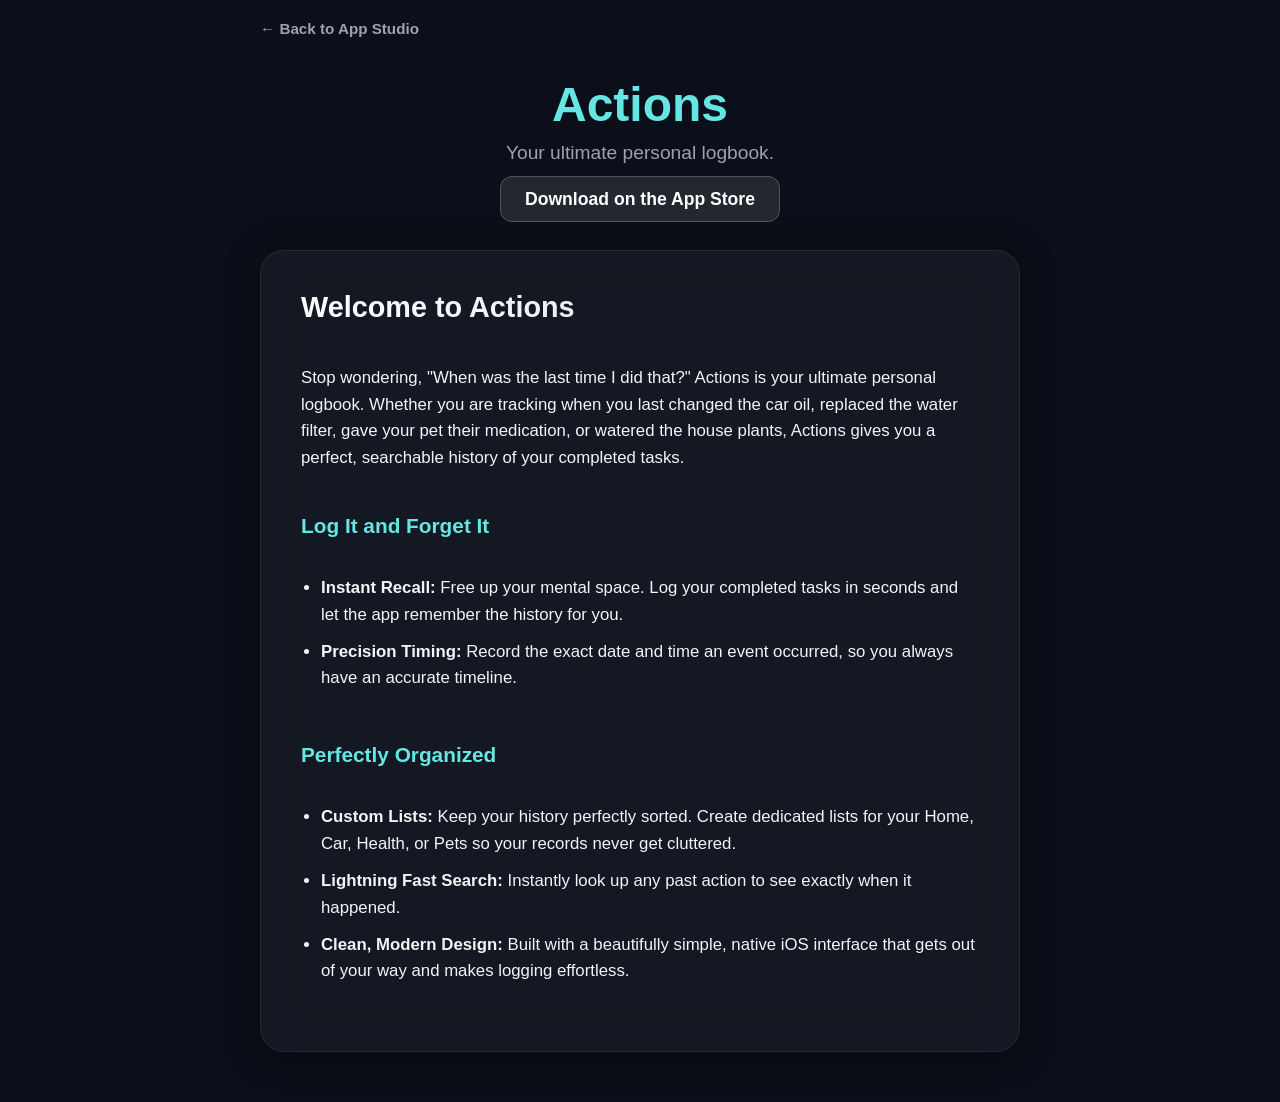
==== actions.html @ 9d2df775 "Update actions.html" ====
<!DOCTYPE html>
<html lang="en">
<head>
    <meta charset="UTF-8">
    <meta name="viewport" content="width=device-width, initial-scale=1.0">
    <title>Actions — Your ultimate personal logbook</title>
    
    <!-- 1. Link to the shared stylesheet -->
    <link rel="stylesheet" href="styles.css">
    
    <!-- 2. Set the specific accent color for this app -->
    <style>
        :root {
            --accent: #66E6E3;
        }
    </style>
</head>
    
<body>
    
    <!-- Go Back Navigation -->
    <nav class="nav-bar">
        <a href="index.html" class="back-link">&larr; Back to App Studio</a>
    </nav>

    <header>
        <div class="logo">Actions</div>
        <div class="tagline">Your ultimate personal logbook.</div>

        <div style="margin-top: 25px;">
        <a href="https://apps.apple.com/ua/app/actions-track/id6736567741" target="_blank" rel="noopener noreferrer" class="btn btn-primary" style="font-size: 1.1rem; padding: 12px 24px;">
            Download on the App Store
        </a>
    </header>

    <main>
        <section class="glass-card">
            <h2>Welcome to Actions</h2>
            <p>Stop wondering, "When was the last time I did that?" Actions is your ultimate personal logbook. Whether you are tracking when you last changed the car oil, replaced the water filter, gave your pet their medication, or watered the house plants, Actions gives you a perfect, searchable history of your completed tasks.</p>
            
            <h3>Log It and Forget It</h3>
            <ul>
                <li><strong>Instant Recall:</strong> Free up your mental space. Log your completed tasks in seconds and let the app remember the history for you.</li>
                <li><strong>Precision Timing:</strong> Record the exact date and time an event occurred, so you always have an accurate timeline.</li>
            </ul>

            <h3>Perfectly Organized</h3>
            <ul>
                <li><strong>Custom Lists:</strong> Keep your history perfectly sorted. Create dedicated lists for your Home, Car, Health, or Pets so your records never get cluttered.</li>
                <li><strong>Lightning Fast Search:</strong> Instantly look up any past action to see exactly when it happened.</li>
                <li><strong>Clean, Modern Design:</strong> Built with a beautifully simple, native iOS interface that gets out of your way and makes logging effortless.</li>
            </ul>
        </section>

        <!-- Privacy Policy Section goes here -->
---- styles.css ----
/* =========================================
   Global Variables & Colors
========================================= */
:root {
    --bg-color: #0b0f19;
    --card-bg: rgba(255, 255, 255, 0.04);
    --card-border: rgba(255, 255, 255, 0.08);
    --text-main: #f3f4f6;
    --text-muted: #9ca3af;
    --accent: #9ca3af; /* Default fallback accent */
    
    /* App-specific accents for the homepage grid */
    --accent-biotrend: #E76F70;
    --accent-ilists: #4DA8DA; /* cyan: 00FFFF */
    --accent-actions: #66E6E3; /* light mode:00C7BE */
    --accent-iexpire: #9370DB;
}

body {
    font-family: -apple-system, BlinkMacSystemFont, "Segoe UI", Roboto, Helvetica, Arial, sans-serif;
    background-color: var(--bg-color);
    color: var(--text-main);
    margin: 0;
    padding: 0;
    display: flex;
    flex-direction: column;
    min-height: 100vh;
    align-items: center;
}

/* =========================================
   Layout & Containers
========================================= */
/* Default to 800px for readable paragraphs on app pages */
header, main, footer, .nav-bar {
    width: 100%;
    max-width: 800px;
    box-sizing: border-box;
}

header { padding: 40px 20px 20px; text-align: center; }
main { flex: 1; padding: 20px; }
footer { 
    padding: 40px 20px; 
    text-align: center; 
    border-top: 1px solid var(--card-border); 
    font-size: 0.9rem; 
    color: var(--text-muted); 
}

/* =========================================
   Navigation (App Pages)
========================================= */
.nav-bar {
    padding: 20px 20px 0 20px;
    display: flex;
    justify-content: flex-start;
}

.back-link {
    color: var(--text-muted);
    text-decoration: none;
    font-weight: 600;
    display: inline-flex;
    align-items: center;
    gap: 8px;
    transition: color 0.2s;
    font-size: 0.95rem;
}

.back-link:hover { color: var(--text-main); }

/* =========================================
   Glass Cards & Grid (Index Page)
========================================= */
.app-grid {
    display: grid;
    grid-template-columns: repeat(auto-fit, minmax(300px, 1fr));
    gap: 30px;
    margin-bottom: 40px;
}

.glass-card {
    background: var(--card-bg);
    backdrop-filter: blur(20px);
    -webkit-backdrop-filter: blur(20px);
    border: 1px solid var(--card-border);
    border-radius: 24px;
    padding: 40px;
    margin-bottom: 30px;
    box-shadow: 0 4px 30px rgba(0, 0, 0, 0.5);
    display: flex;
    flex-direction: column;
    transition: transform 0.2s ease, border-color 0.2s ease;
}

/* Only apply hover effect on the grid cards, not the static privacy cards */
.app-grid .glass-card:hover {
    transform: translateY(-5px);
    border-color: rgba(255, 255, 255, 0.15);
}

/* =========================================
   Typography & Specific Titles
========================================= */
.logo {
    font-size: 3rem;
    font-weight: 800;
    color: var(--accent);
    margin-bottom: 10px;
}

/* On the home page, the App Studio logo uses a neutral solid color */
.logo-hub { 
    color: #f3f4f6; 
}

.tagline { color: var(--text-muted); font-size: 1.2rem; }

h2 {
    font-size: 1.8rem;
    margin-top: 0;
    background: linear-gradient(135deg, #ffffff, #d1d5db);
    -webkit-background-clip: text;
    background-clip: text; /* Added for compatibility */
    -webkit-text-fill-color: transparent;
    color: transparent; /* Added for compatibility */
}

/* Grid App Titles */
.title-biotrend { 
    /* 1. Remove the gradient background */
    background: none; 
    
    /* 2. Reset the clipping properties inherited from the h2 rule */
    -webkit-background-clip: border-box; 
    background-clip: border-box;
    -webkit-text-fill-color: initial; 
    
    /* 3. Apply your solid accent color */
    color: var(--accent-biotrend);
}
.title-ilists { 
    /* 1. Remove the gradient background */
    background: none; 
    
    /* 2. Reset the clipping properties inherited from the h2 rule */
    -webkit-background-clip: border-box; 
    background-clip: border-box;
    -webkit-text-fill-color: initial; 
    
    /* 3. Apply your solid accent color */
    color: var(--accent-ilists);
}
.title-actions { 
    /* 1. Remove the gradient background */
    background: none; 
    
    /* 2. Reset the clipping properties inherited from the h2 rule */
    -webkit-background-clip: border-box; 
    background-clip: border-box;
    -webkit-text-fill-color: initial; 
    
    /* 3. Apply your solid accent color */
    color: var(--accent-actions);
}
.title-iexpire { 
    /* 1. Remove the gradient background */
    background: none; 
    
    /* 2. Reset the clipping properties inherited from the h2 rule */
    -webkit-background-clip: border-box; 
    background-clip: border-box;
    -webkit-text-fill-color: initial; 
    
    /* 3. Apply your solid accent color */
    color: var(--accent-iexpire);
}

h3 { font-size: 1.3rem; margin-top: 25px; color: var(--accent); }
h4 { font-size: 1.1rem; margin-top: 20px; color: #f3f4f6; border-left: 3px solid var(--accent); padding-left: 10px; }
p, li { color: var(--text-main); line-height: 1.6; font-size: 1.05rem; }
ul { padding-left: 20px; }
li { margin-bottom: 10px; }

/* =========================================
   Buttons & Links
========================================= */
.action-links { margin-top: 25px; display: flex; gap: 15px; }

.btn {
    padding: 10px 20px;
    border-radius: 12px;
    text-decoration: none;
    font-weight: 600;
    font-size: 0.95rem;
    transition: background-color 0.2s;
    text-align: center;
}

.btn-primary {
    background-color: rgba(255, 255, 255, 0.1);
    color: #ffffff;
    border: 1px solid rgba(255, 255, 255, 0.2);
}

.btn-primary:hover { background-color: rgba(255, 255, 255, 0.15); }

.btn-secondary {
    background-color: transparent;
    color: rgba(255, 255, 255, 0.7); /* Slightly dimmed text so primary stands out */
    border: 1px solid transparent; /* Keeps the button the same height as primary */
}

.btn-secondary:hover { 
    background-color: rgba(255, 255, 255, 0.05); 
    color: #ffffff;
}

footer a { color: var(--text-muted); text-decoration: none; margin: 0 10px; transition: color 0.2s; }
footer a:hover { color: var(--accent); }
.disclaimer { font-size: 0.8rem; margin-top: 15px; display: block; line-height: 1.4; }
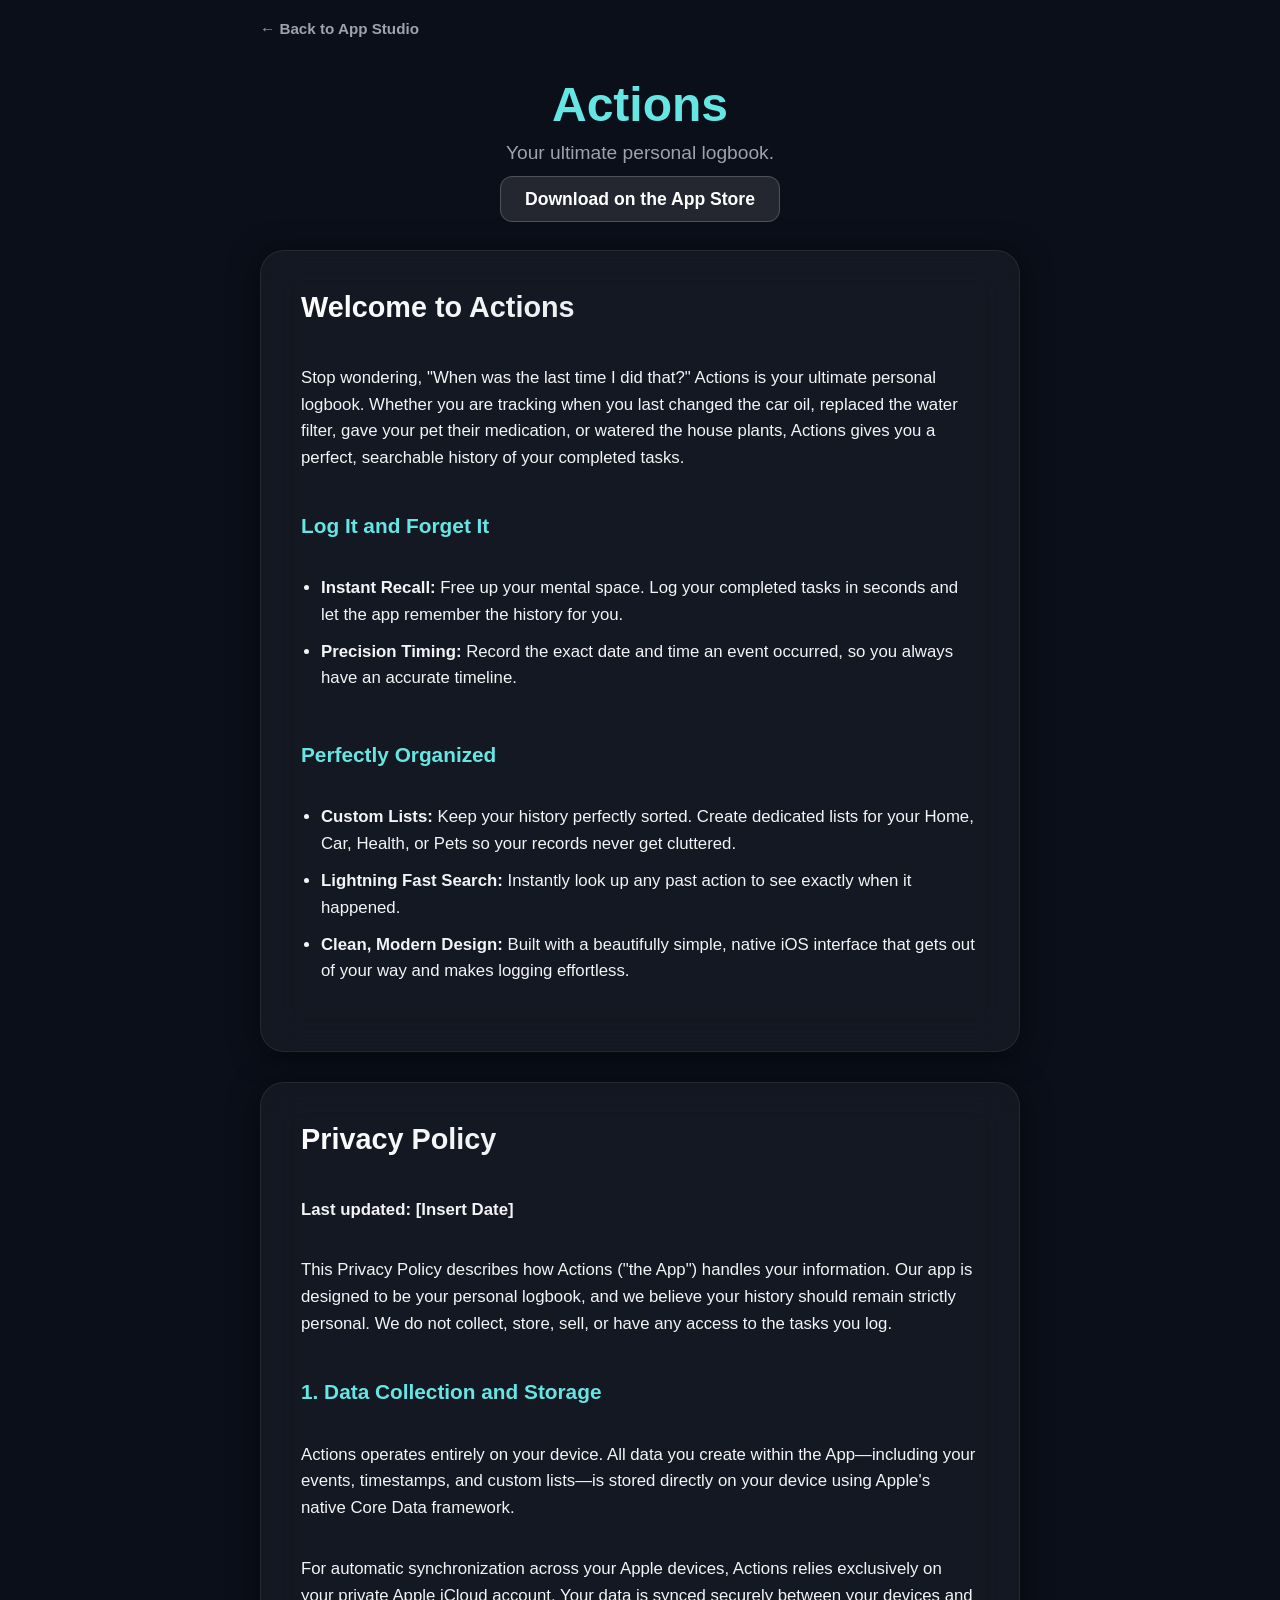
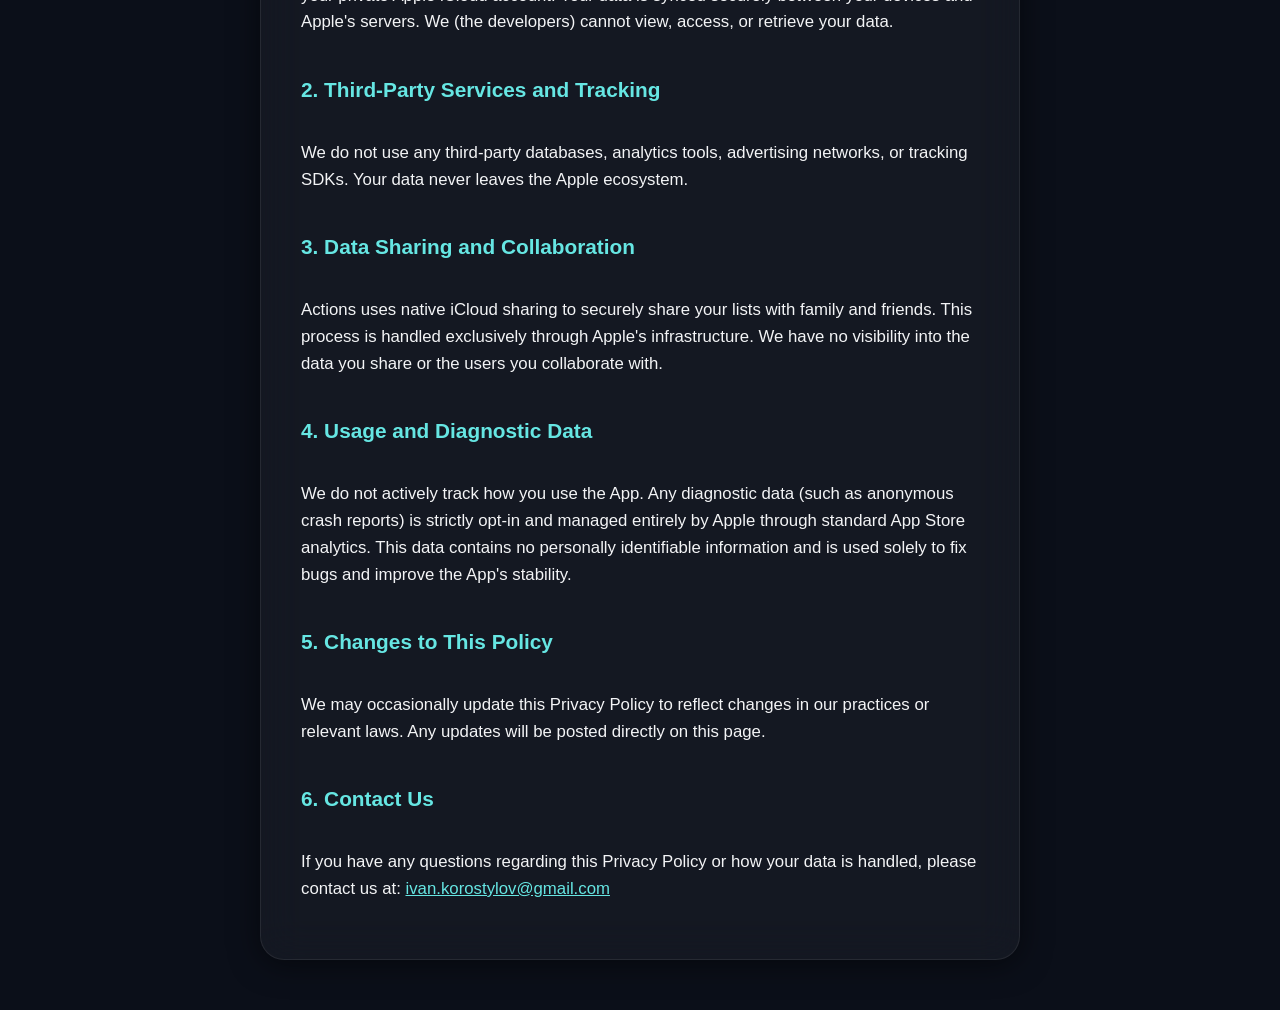
==== commit aff099c7: "Update actions.html" ====
--- a/actions.html
+++ b/actions.html
@@ -52,4 +52,31 @@
             </ul>
         </section>
 
-        <!-- Privacy Policy Section goes here -->
+        <section id="privacy" class="glass-card">
+            <h2>Privacy Policy</h2>
+            <p><strong>Last updated: [Insert Date]</strong></p>
+            <p>This Privacy Policy describes how Actions ("the App") handles your information. Our app is designed to be your personal logbook, and we believe your history should remain strictly personal. We do not collect, store, sell, or have any access to the tasks you log.</p>
+            
+            <h3>1. Data Collection and Storage</h3>
+            <p>Actions operates entirely on your device. All data you create within the App—including your events, timestamps, and custom lists—is stored directly on your device using Apple's native Core Data framework.</p>
+            <p>For automatic synchronization across your Apple devices, Actions relies exclusively on your private Apple iCloud account. Your data is synced securely between your devices and Apple's servers. We (the developers) cannot view, access, or retrieve your data.</p>
+
+            <h3>2. Third-Party Services and Tracking</h3>
+            <p>We do not use any third-party databases, analytics tools, advertising networks, or tracking SDKs. Your data never leaves the Apple ecosystem.</p>
+
+            <h3>3. Data Sharing and Collaboration</h3>
+            <p>Actions uses native iCloud sharing to securely share your lists with family and friends. This process is handled exclusively through Apple's infrastructure. We have no visibility into the data you share or the users you collaborate with.</p>
+
+            <h3>4. Usage and Diagnostic Data</h3>
+            <p>We do not actively track how you use the App. Any diagnostic data (such as anonymous crash reports) is strictly opt-in and managed entirely by Apple through standard App Store analytics. This data contains no personally identifiable information and is used solely to fix bugs and improve the App's stability.</p>
+
+            <h3>5. Changes to This Policy</h3>
+            <p>We may occasionally update this Privacy Policy to reflect changes in our practices or relevant laws. Any updates will be posted directly on this page.</p>
+
+            <h3>6. Contact Us</h3>
+            <p>If you have any questions regarding this Privacy Policy or how your data is handled, please contact us at: <a href="mailto:ivan.korostylov@gmail.com" style="color: var(--accent);">ivan.korostylov@gmail.com</a></p>
+        </section>
+
+    </main>
+</body>
+</html>
--- a/styles.css
+++ b/styles.css
@@ -186,7 +186,17 @@
 /* =========================================
    Buttons & Links
 ========================================= */
-.action-links { margin-top: 25px; display: flex; gap: 15px; }
+.action-links {
+    display: flex;
+    gap: 12px;
+    margin-top: auto; /* This pushes the buttons to the bottom! */
+    flex-wrap: wrap; 
+}
+
+.action-links .btn {
+    flex: 1; /* Forces both buttons to take up exactly 50% of the available width */
+    min-width: 140px; /* Prevents them from getting unreadably squished before wrapping */
+}
 
 .btn {
     padding: 10px 20px;
@@ -208,8 +218,8 @@
 
 .btn-secondary {
     background-color: transparent;
-    color: rgba(255, 255, 255, 0.7); /* Slightly dimmed text so primary stands out */
-    border: 1px solid transparent; /* Keeps the button the same height as primary */
+    color: rgba(255, 255, 255, 0.85);
+    border: 1px solid rgba(255, 255, 255, 0.2);
 }
 
 .btn-secondary:hover { 
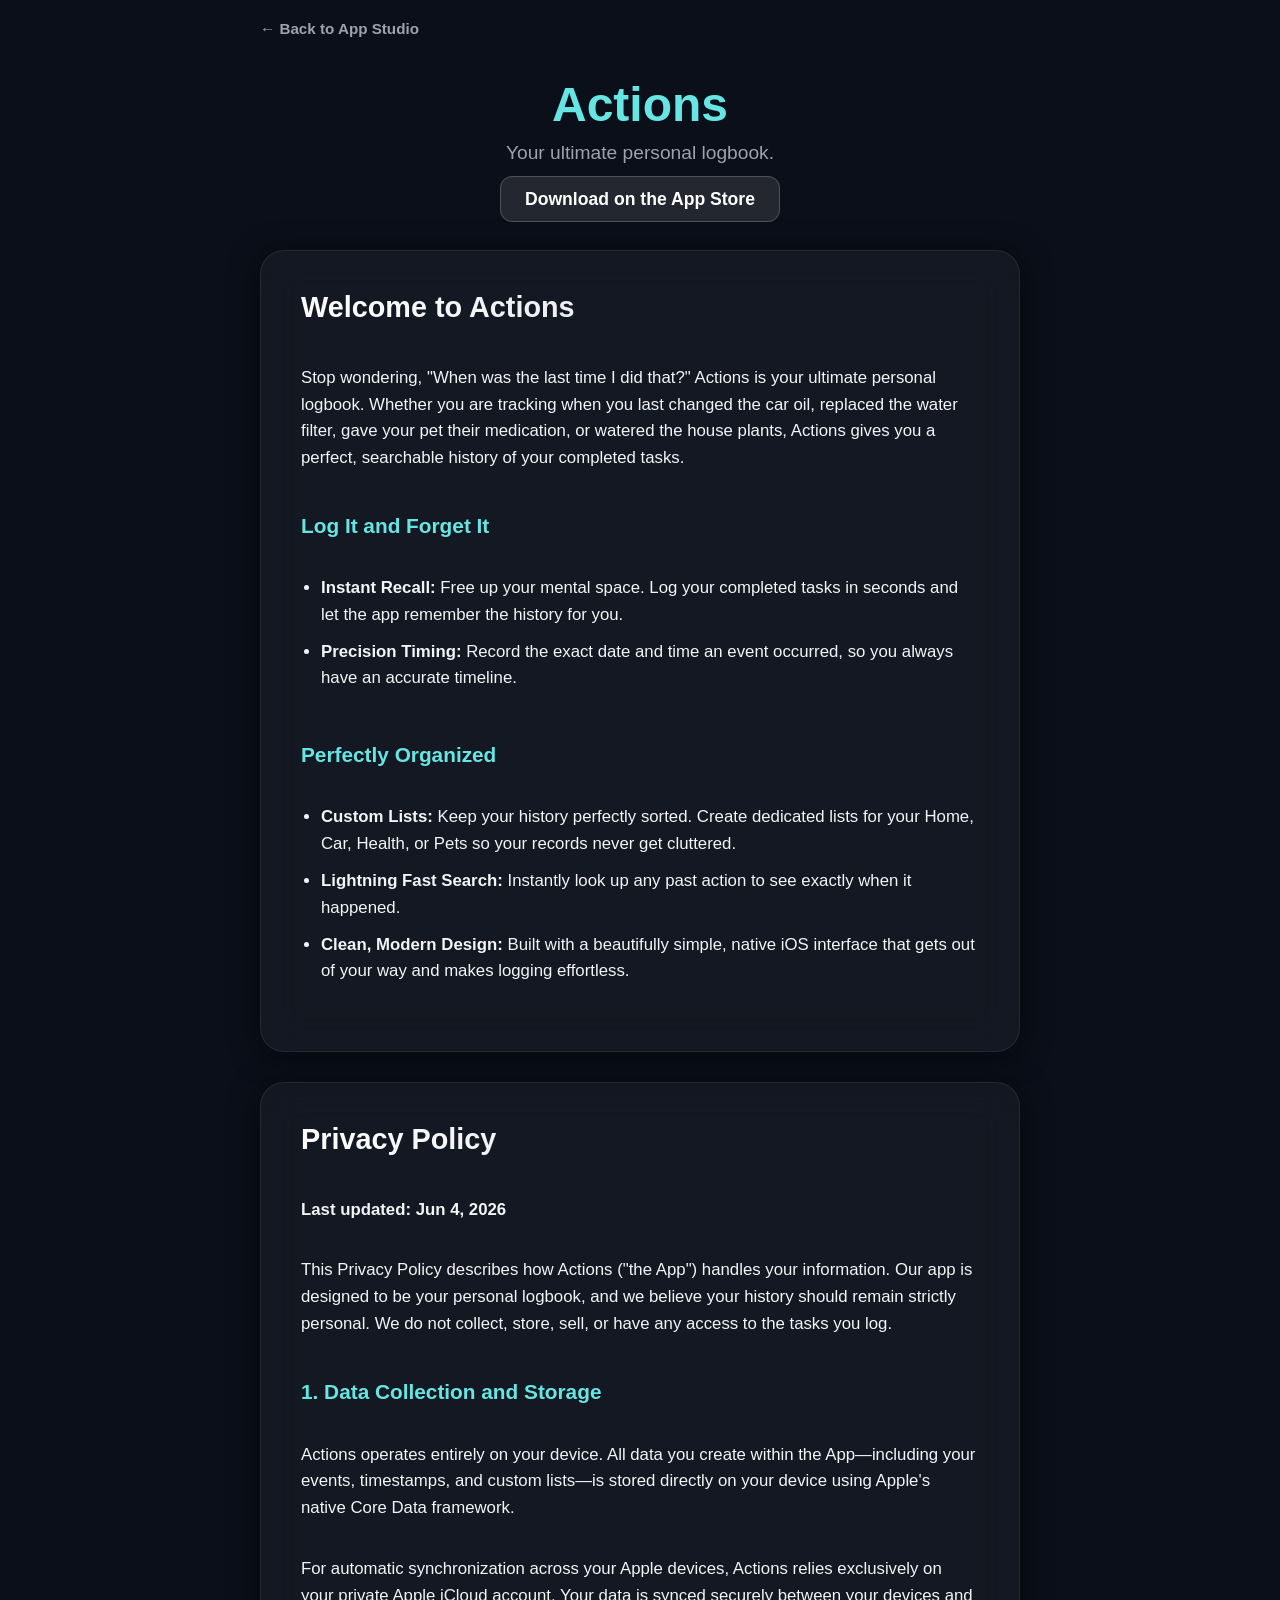
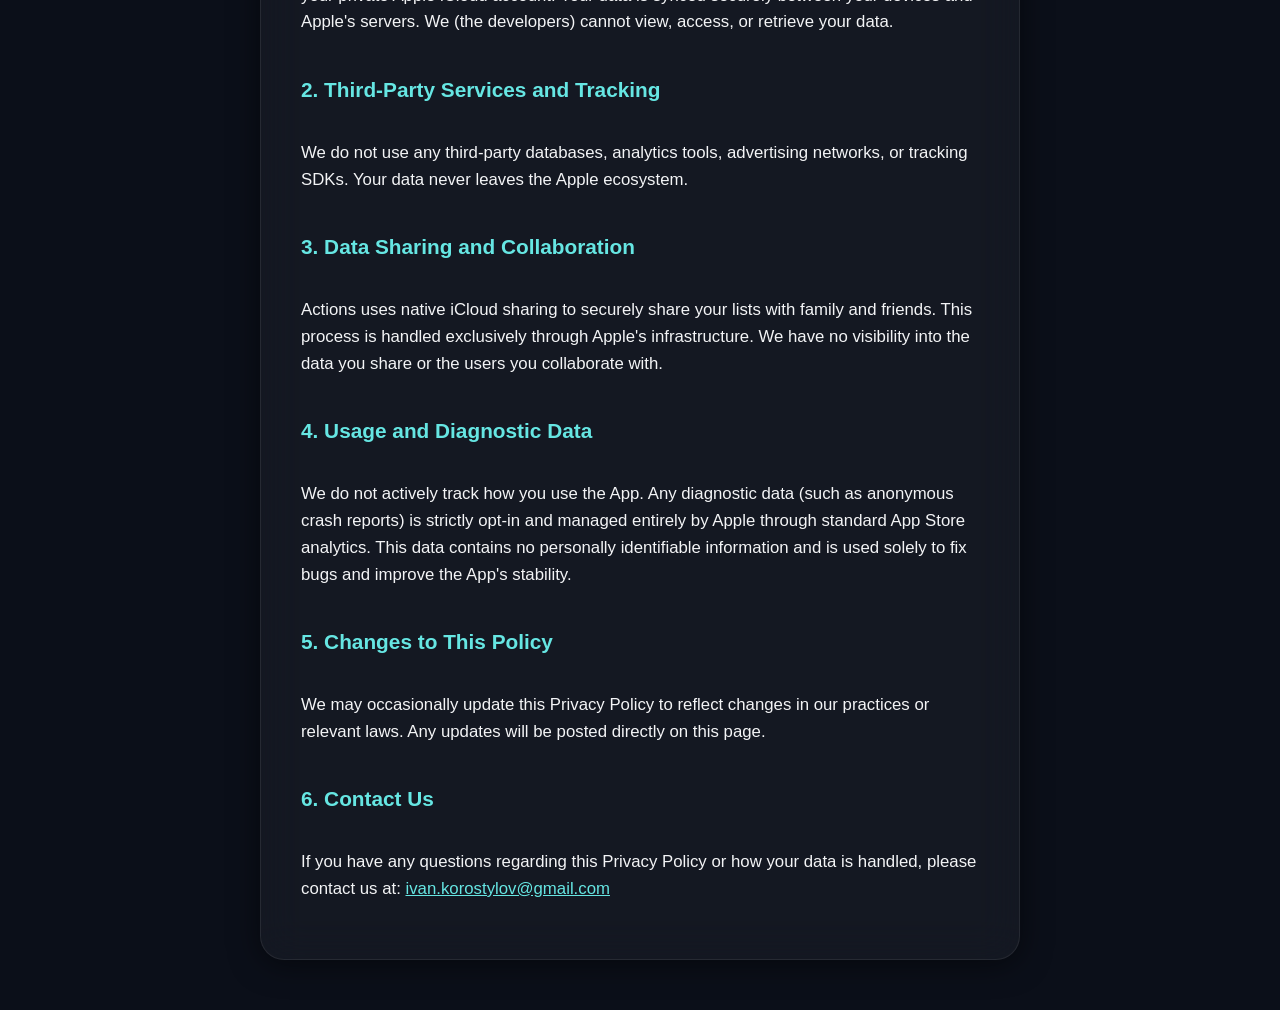
==== commit 3bef8711: "Update actions.html" ====
--- a/actions.html
+++ b/actions.html
@@ -54,7 +54,7 @@
 
         <section id="privacy" class="glass-card">
             <h2>Privacy Policy</h2>
-            <p><strong>Last updated: [Insert Date]</strong></p>
+            <p><strong>Last updated: Jun 4, 2026</strong></p>
             <p>This Privacy Policy describes how Actions ("the App") handles your information. Our app is designed to be your personal logbook, and we believe your history should remain strictly personal. We do not collect, store, sell, or have any access to the tasks you log.</p>
             
             <h3>1. Data Collection and Storage</h3>
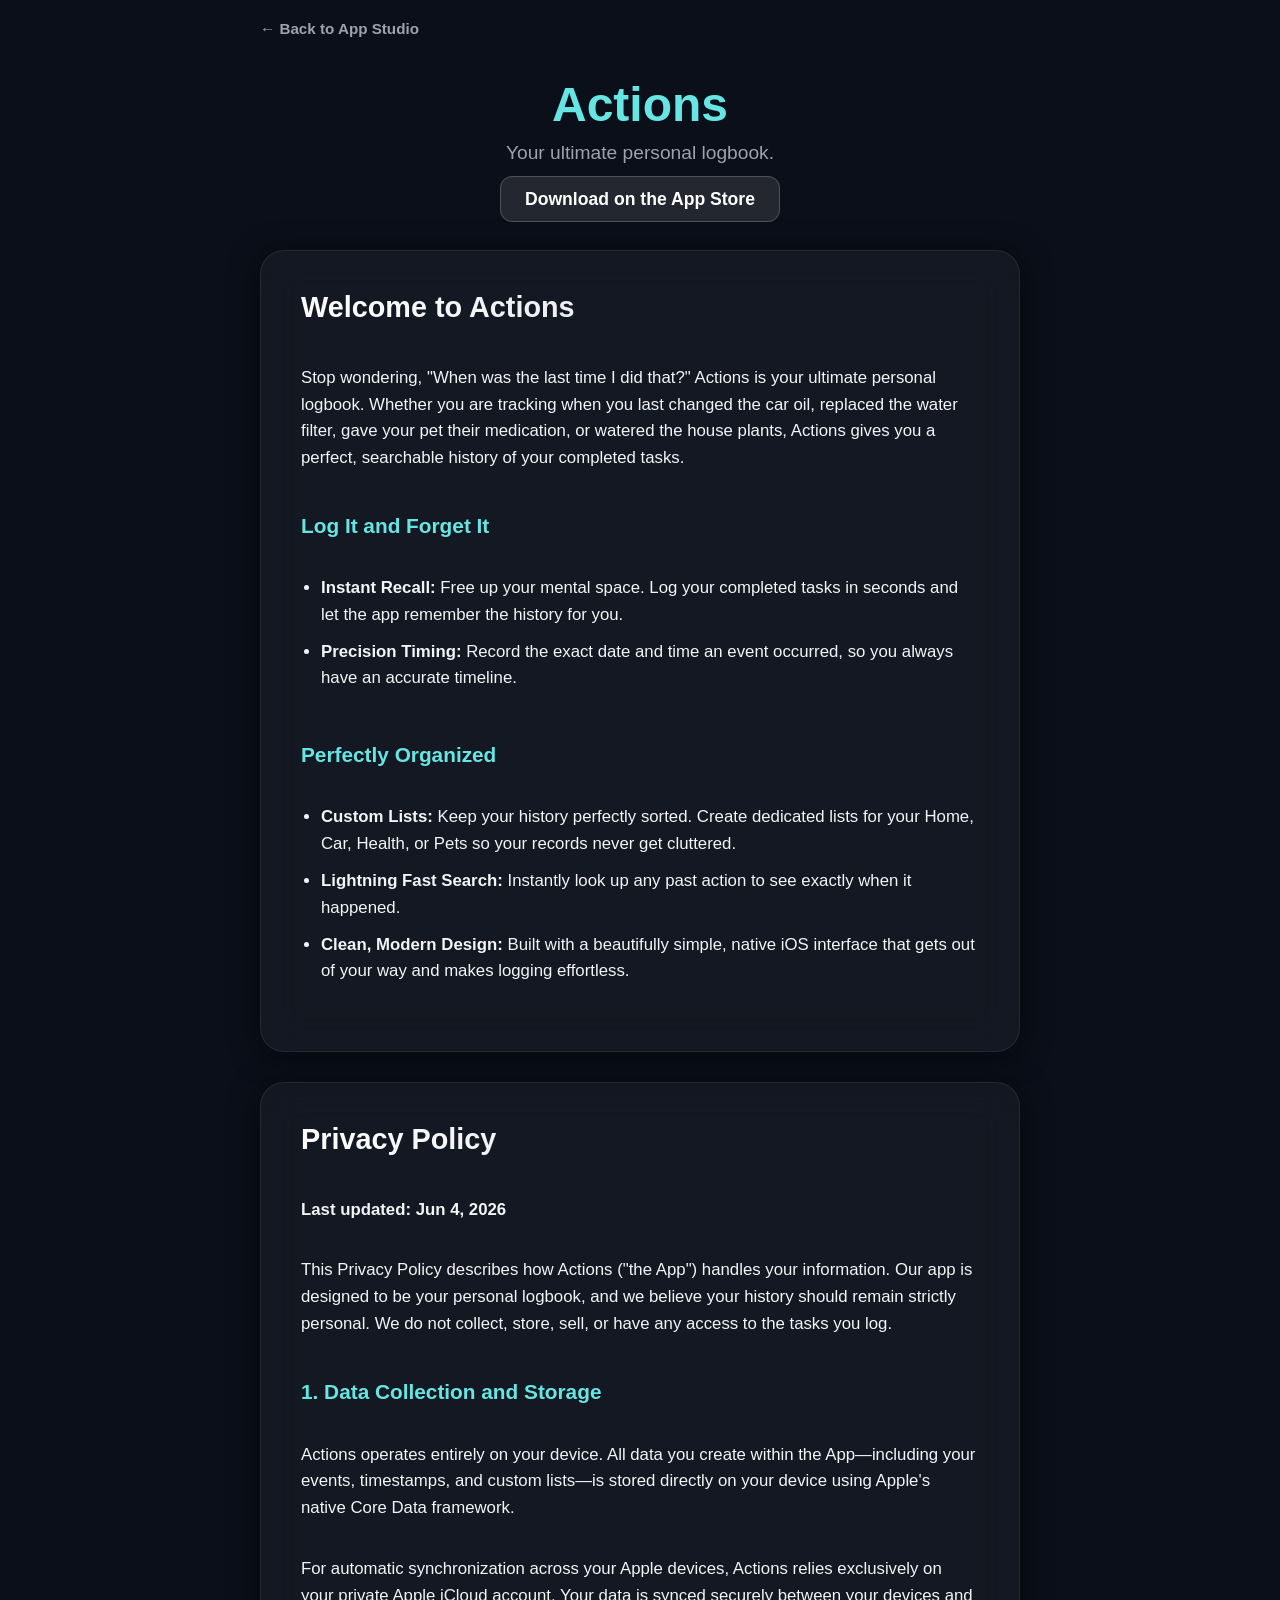
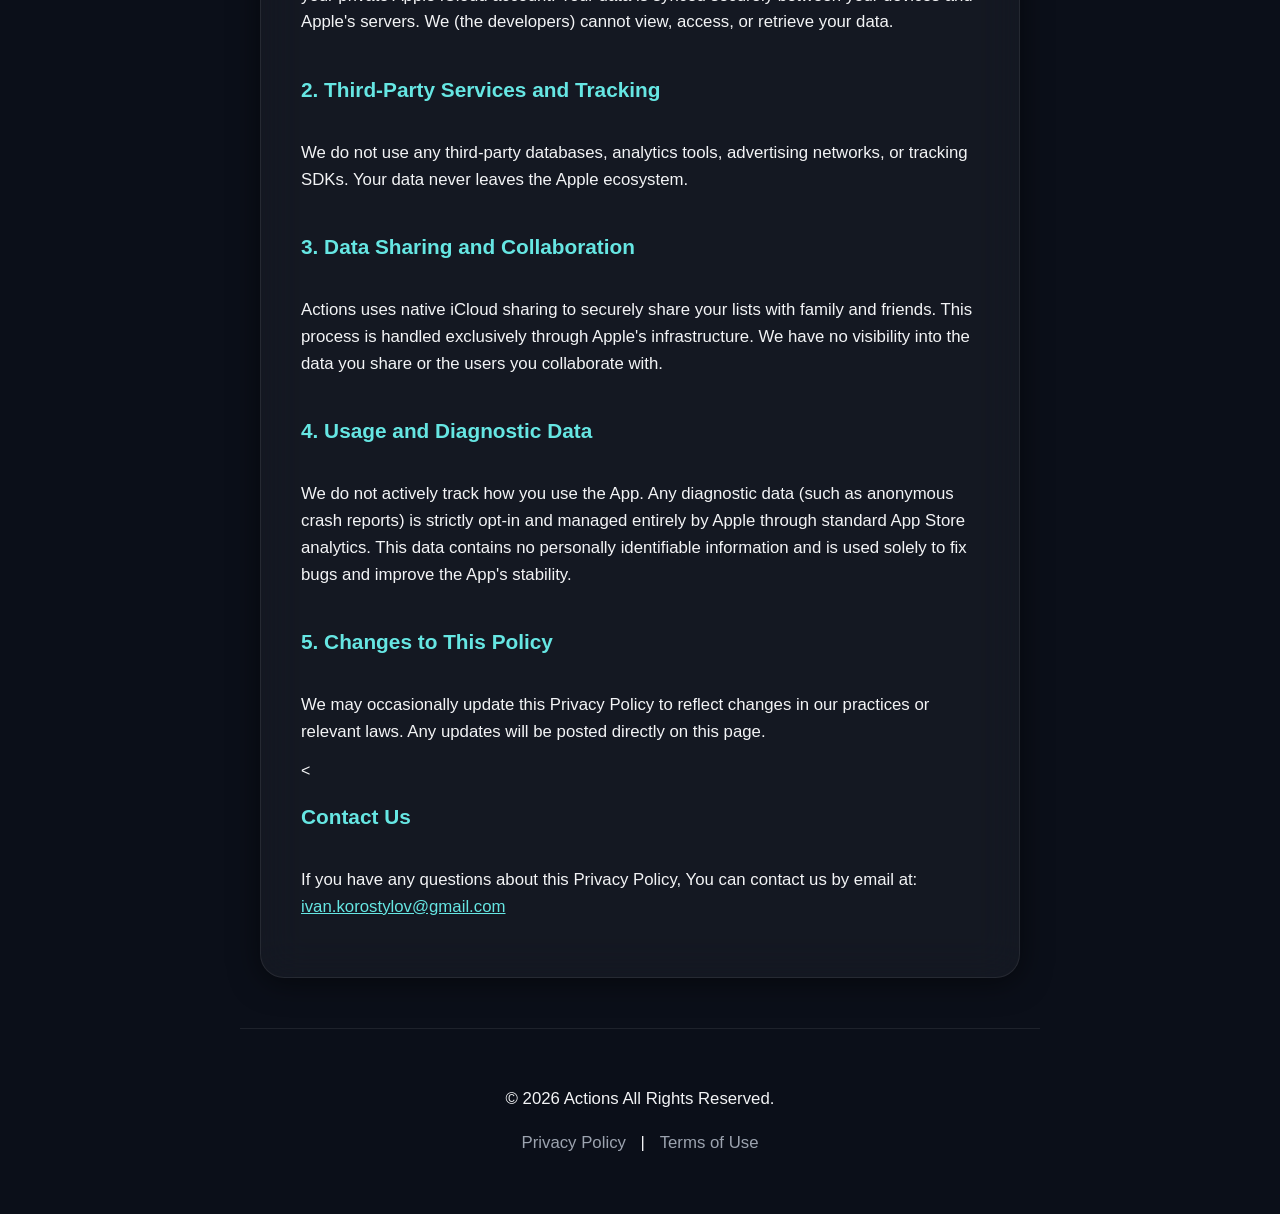
==== commit 975a84f3: "Update actions.html" ====
--- a/actions.html
+++ b/actions.html
@@ -73,10 +73,17 @@
             <h3>5. Changes to This Policy</h3>
             <p>We may occasionally update this Privacy Policy to reflect changes in our practices or relevant laws. Any updates will be posted directly on this page.</p>
 
-            <h3>6. Contact Us</h3>
-            <p>If you have any questions regarding this Privacy Policy or how your data is handled, please contact us at: <a href="mailto:ivan.korostylov@gmail.com" style="color: var(--accent);">ivan.korostylov@gmail.com</a></p>
+            <<h3>Contact Us</h3>
+            <p>If you have any questions about this Privacy Policy, You can contact us by email at: <a href="mailto:ivan.korostylov@gmail.com" style="color: var(--accent);">ivan.korostylov@gmail.com</a></p>
         </section>
+    </main>
 
-    </main>
+    <footer>
+        <p>&copy; 2026 Actions All Rights Reserved.</p>
+        <p>
+            <a href="#privacy">Privacy Policy</a> | 
+            <a href="https://www.apple.com/legal/internet-services/itunes/dev/stdeula/" target="_blank" rel="noopener noreferrer">Terms of Use</a>
+        </p>
+    </footer>
 </body>
 </html>
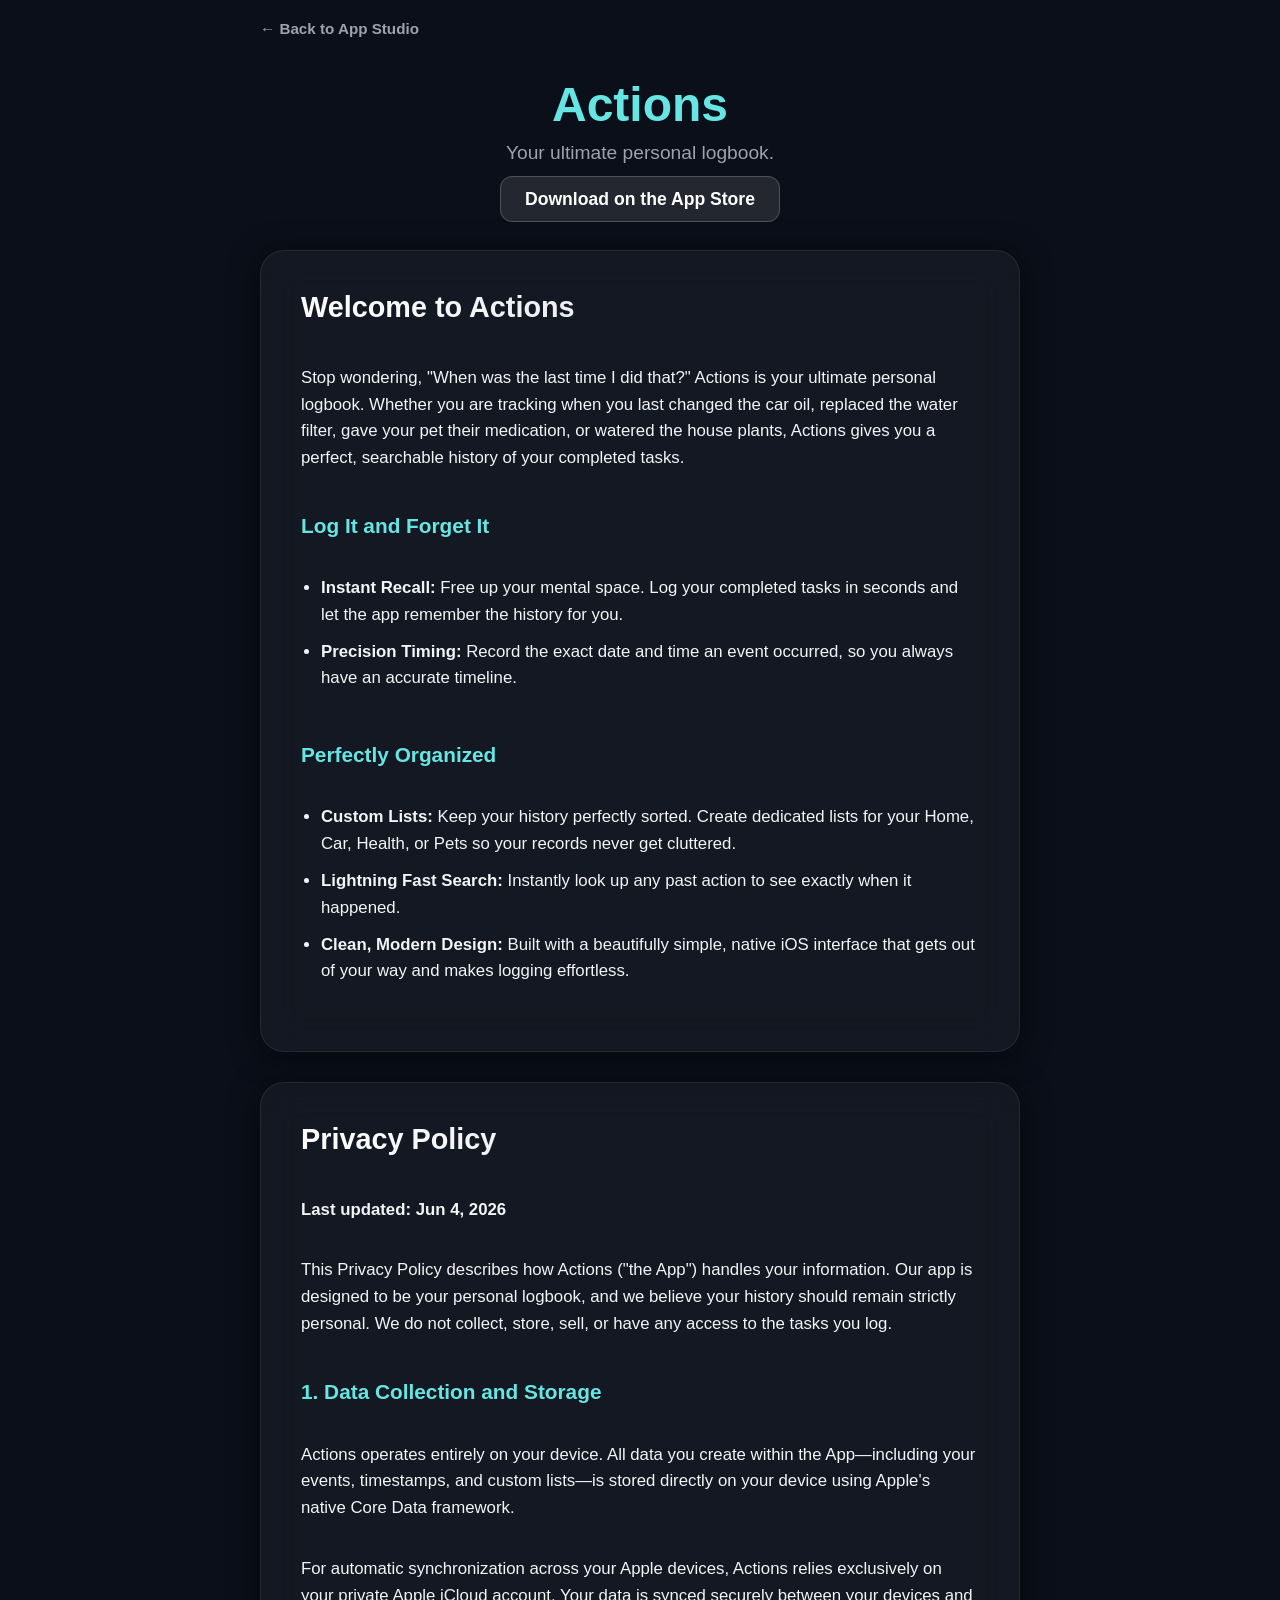
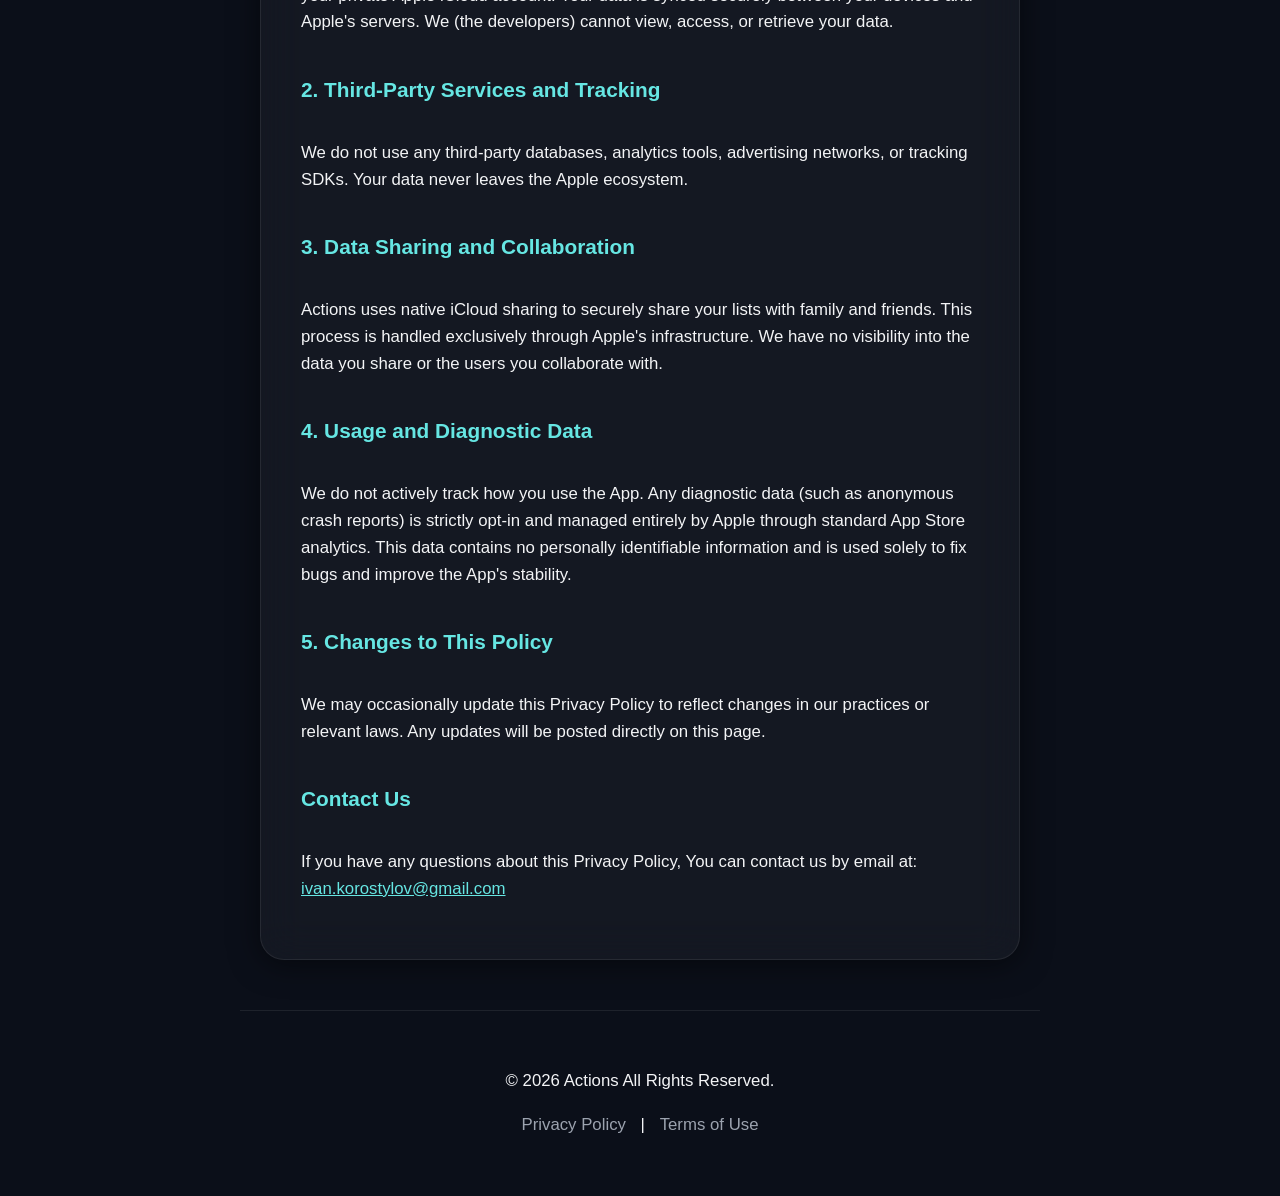
==== commit 2dfddbc2: "Update actions.html" ====
--- a/actions.html
+++ b/actions.html
@@ -73,7 +73,7 @@
             <h3>5. Changes to This Policy</h3>
             <p>We may occasionally update this Privacy Policy to reflect changes in our practices or relevant laws. Any updates will be posted directly on this page.</p>
 
-            <<h3>Contact Us</h3>
+            <h3>Contact Us</h3>
             <p>If you have any questions about this Privacy Policy, You can contact us by email at: <a href="mailto:ivan.korostylov@gmail.com" style="color: var(--accent);">ivan.korostylov@gmail.com</a></p>
         </section>
     </main>
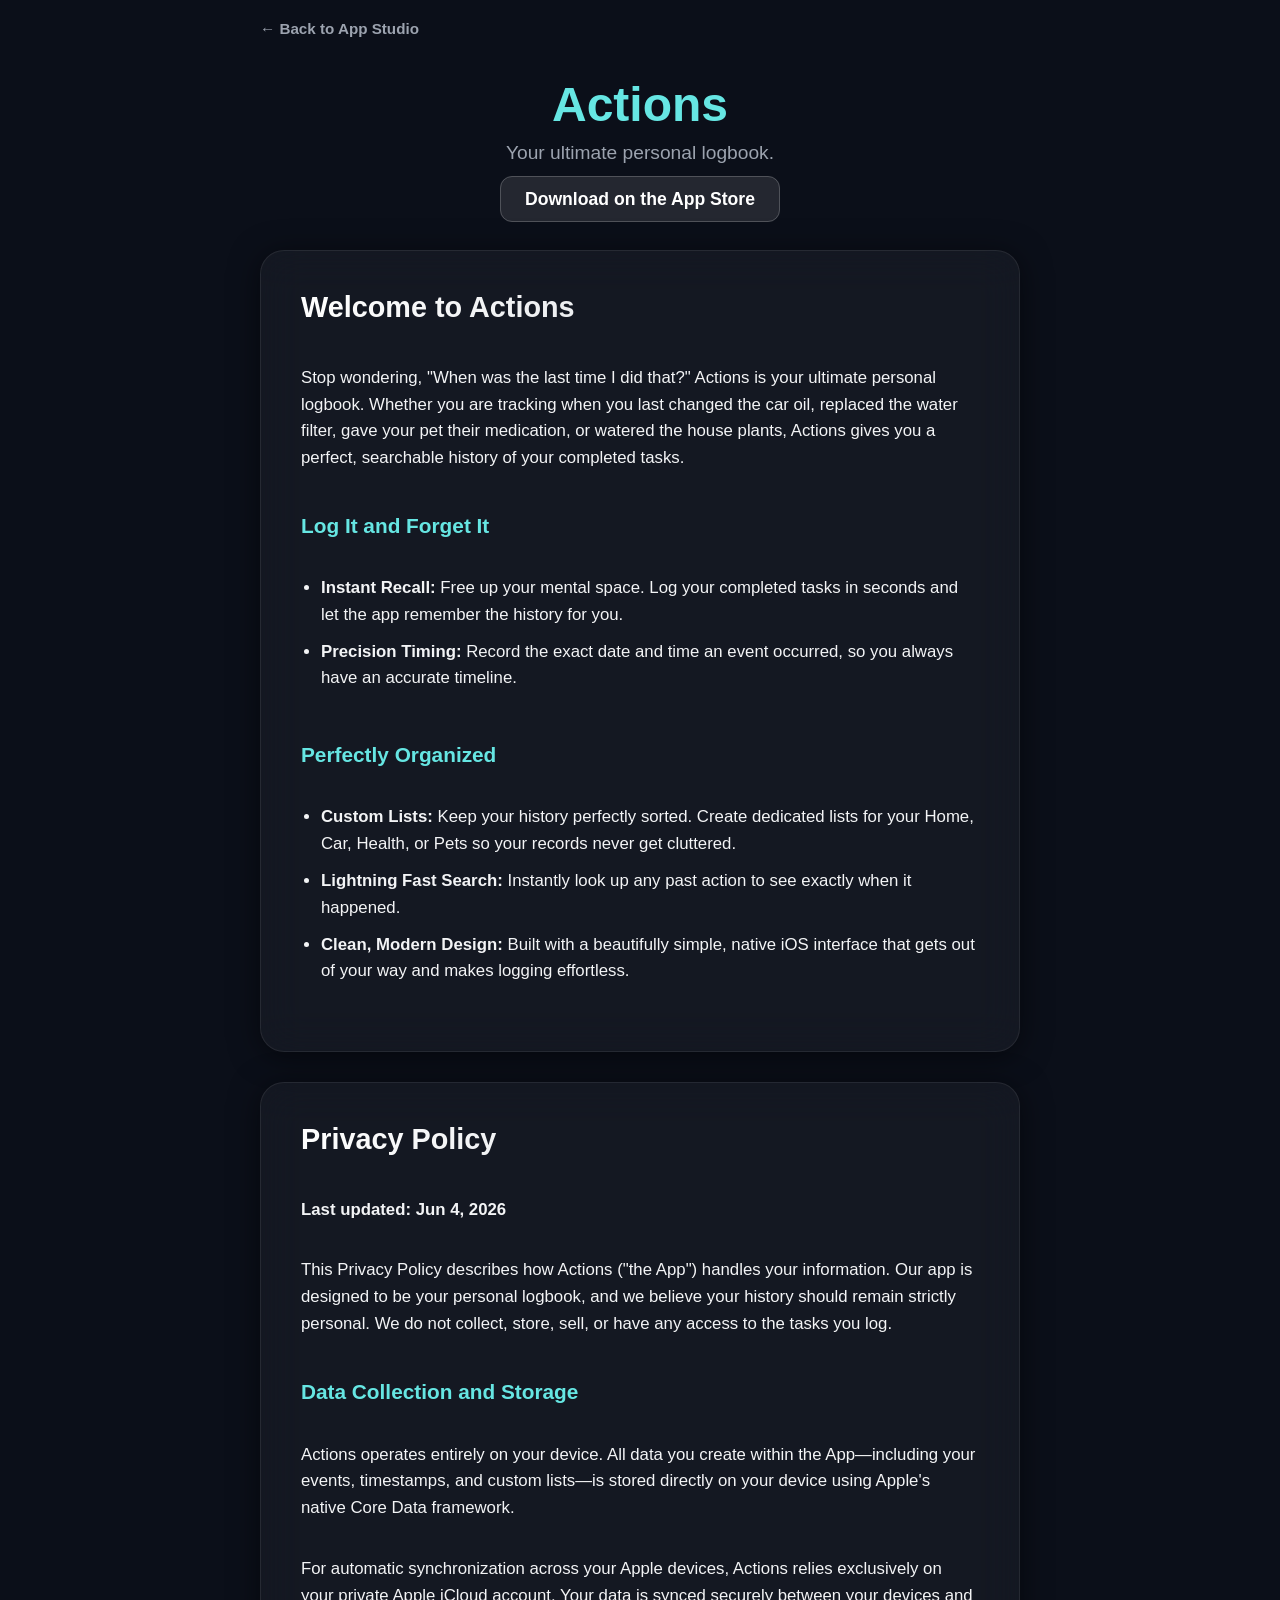
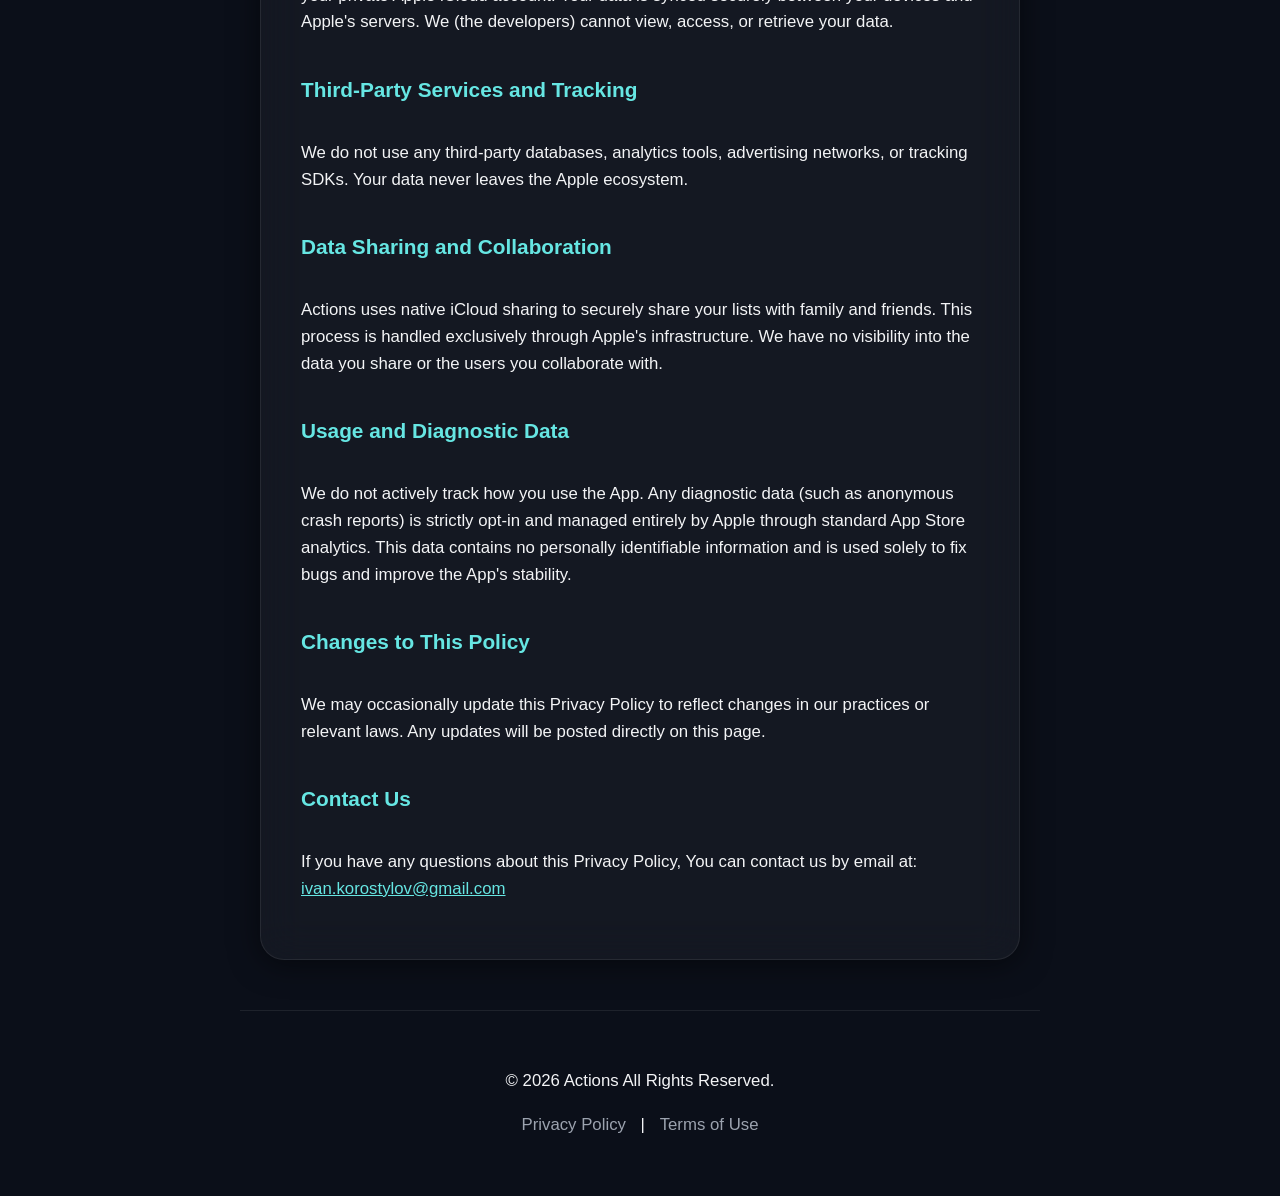
==== commit abdc0b9d: "Update actions.html" ====
--- a/actions.html
+++ b/actions.html
@@ -57,20 +57,20 @@
             <p><strong>Last updated: Jun 4, 2026</strong></p>
             <p>This Privacy Policy describes how Actions ("the App") handles your information. Our app is designed to be your personal logbook, and we believe your history should remain strictly personal. We do not collect, store, sell, or have any access to the tasks you log.</p>
             
-            <h3>1. Data Collection and Storage</h3>
+            <h3>Data Collection and Storage</h3>
             <p>Actions operates entirely on your device. All data you create within the App—including your events, timestamps, and custom lists—is stored directly on your device using Apple's native Core Data framework.</p>
             <p>For automatic synchronization across your Apple devices, Actions relies exclusively on your private Apple iCloud account. Your data is synced securely between your devices and Apple's servers. We (the developers) cannot view, access, or retrieve your data.</p>
 
-            <h3>2. Third-Party Services and Tracking</h3>
+            <h3>Third-Party Services and Tracking</h3>
             <p>We do not use any third-party databases, analytics tools, advertising networks, or tracking SDKs. Your data never leaves the Apple ecosystem.</p>
 
-            <h3>3. Data Sharing and Collaboration</h3>
+            <h3>Data Sharing and Collaboration</h3>
             <p>Actions uses native iCloud sharing to securely share your lists with family and friends. This process is handled exclusively through Apple's infrastructure. We have no visibility into the data you share or the users you collaborate with.</p>
 
-            <h3>4. Usage and Diagnostic Data</h3>
+            <h3>Usage and Diagnostic Data</h3>
             <p>We do not actively track how you use the App. Any diagnostic data (such as anonymous crash reports) is strictly opt-in and managed entirely by Apple through standard App Store analytics. This data contains no personally identifiable information and is used solely to fix bugs and improve the App's stability.</p>
 
-            <h3>5. Changes to This Policy</h3>
+            <h3>Changes to This Policy</h3>
             <p>We may occasionally update this Privacy Policy to reflect changes in our practices or relevant laws. Any updates will be posted directly on this page.</p>
 
             <h3>Contact Us</h3>
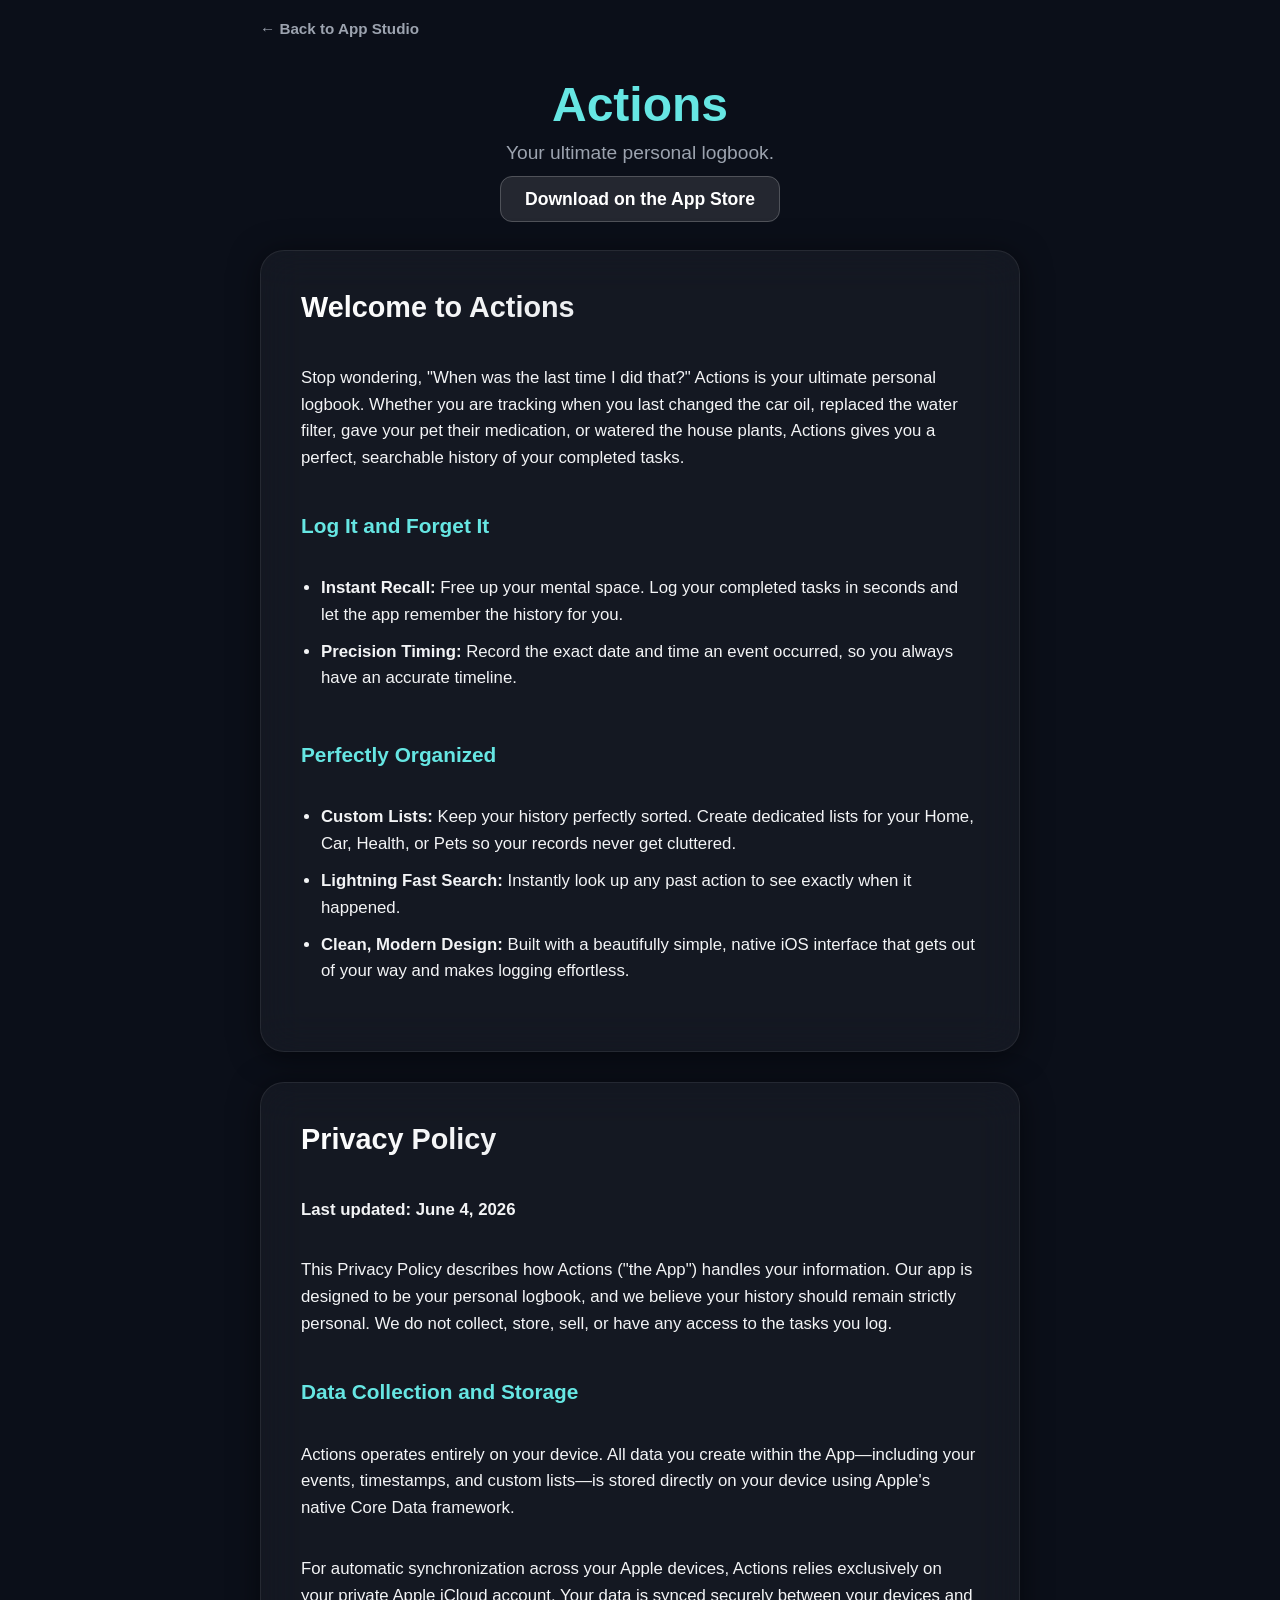
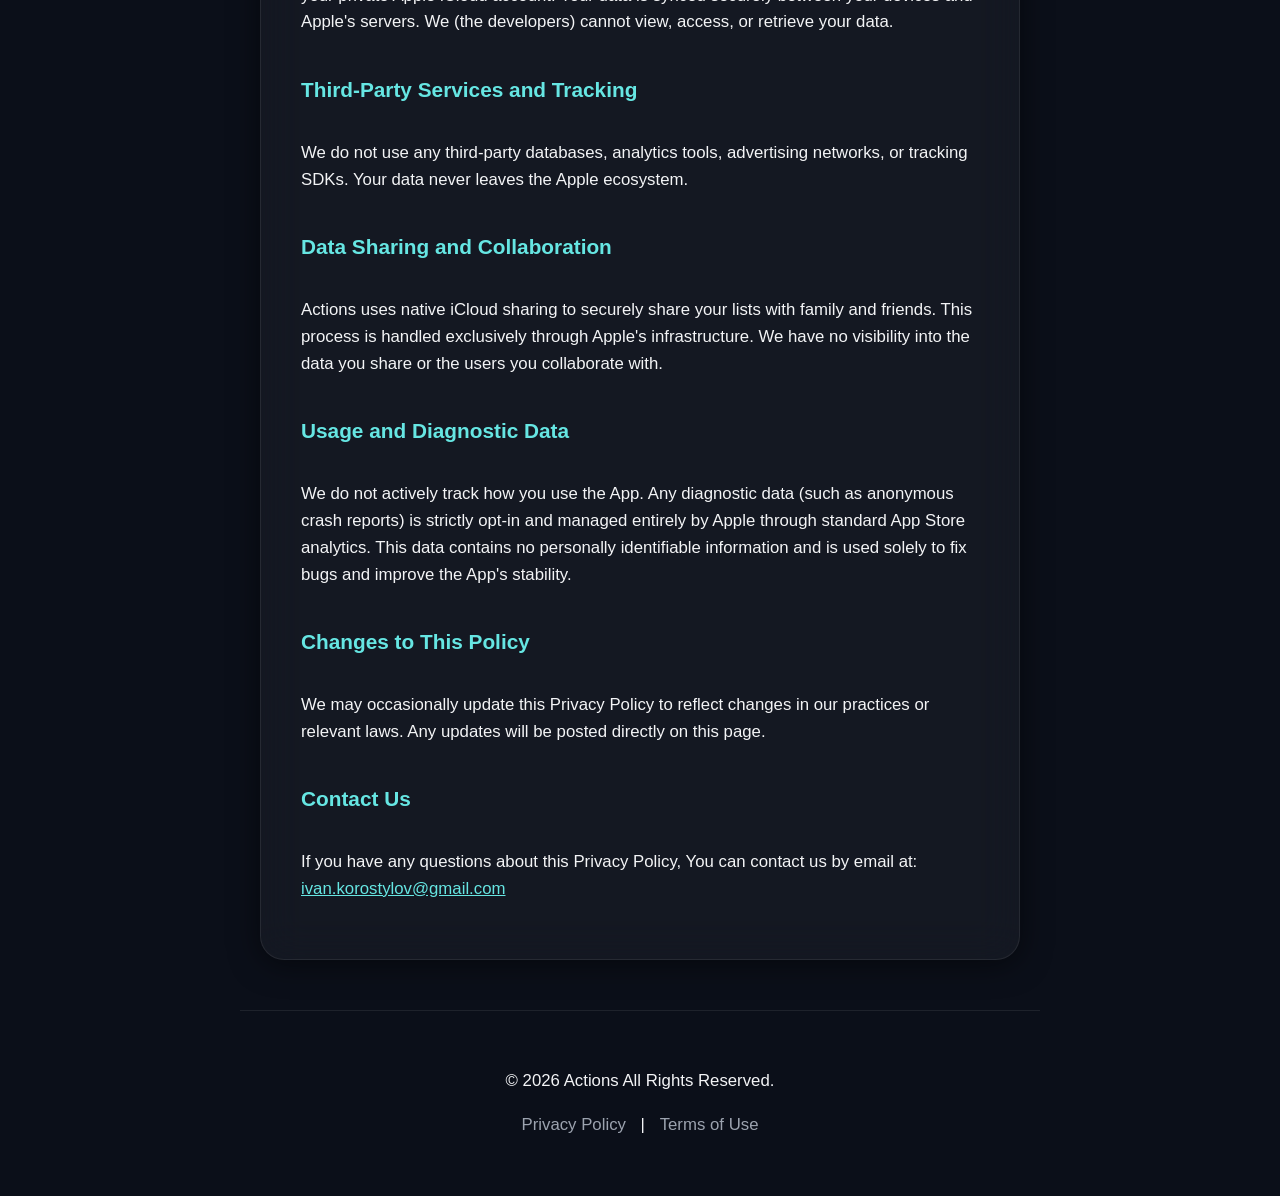
==== commit 685f4d06: "Update actions.html" ====
--- a/actions.html
+++ b/actions.html
@@ -54,7 +54,7 @@
 
         <section id="privacy" class="glass-card">
             <h2>Privacy Policy</h2>
-            <p><strong>Last updated: Jun 4, 2026</strong></p>
+            <p><strong>Last updated: June 4, 2026</strong></p>
             <p>This Privacy Policy describes how Actions ("the App") handles your information. Our app is designed to be your personal logbook, and we believe your history should remain strictly personal. We do not collect, store, sell, or have any access to the tasks you log.</p>
             
             <h3>Data Collection and Storage</h3>
